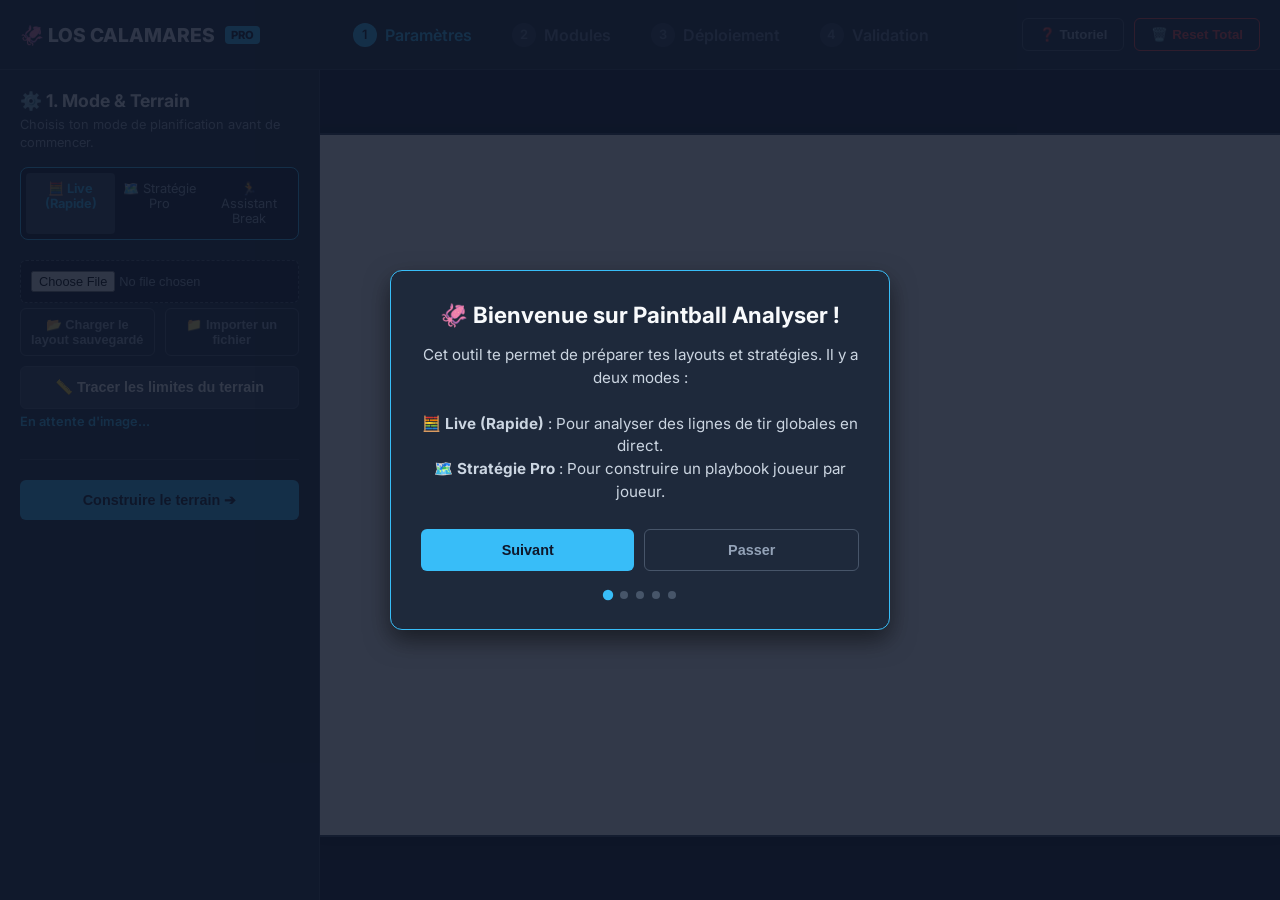
==== index.html @ 0af5699f "add a nex mode (asistant break)" ====
<!DOCTYPE html>
<html lang="fr">
<head>
    <meta charset="UTF-8">
    <meta name="viewport" content="width=device-width, initial-scale=1.0">
    <title>Paintball Analyser</title>
    <link rel="stylesheet" href="style.css">
    <link href="https://fonts.googleapis.com/css2?family=Inter:wght@400;600;800&display=swap" rel="stylesheet">
</head>
<body>
    <div id="app">
        <header class="topbar">
            <div class="logo">🦑 LOS CALAMARES <span class="badge">PRO</span></div>
            <div class="stepper">
                <div class="step active" id="indicator-step1"><span class="step-num">1</span> Paramètres</div>
                <div class="step" id="indicator-step2"><span class="step-num">2</span> Modules</div>
                <div class="step" id="indicator-step3"><span class="step-num">3</span> Déploiement</div>
                <div class="step" id="indicator-step4"><span class="step-num">4</span> Validation</div>
            </div>
            <div style="display: flex; gap: 10px;">
                <button id="tutorialBtn" class="btn-outline" style="padding: 8px 16px; border-radius: 6px; cursor: pointer; font-weight: 600;">❓ Tutoriel</button>
                <button id="resetBtn" class="btn-danger-outline">🗑️ Reset Total</button>
            </div>
        </header>

        <main class="main-content">
            <aside class="sidebar">

                <div class="step-panel" id="panel-step1">
                    <h3>⚙️ 1. Mode & Terrain</h3>
                    <p class="help-text">Choisis ton mode de planification avant de commencer.</p>
                    
                    <div class="mode-switch" style="margin-bottom: 20px;">
                        <div class="stance-btn active" id="btn-mode-calc" onclick="setAppMode('calc')">🧮 Live (Rapide)</div>
                        <div class="stance-btn" id="btn-mode-strat" onclick="setAppMode('strat')">🗺️ Stratégie Pro</div>
                        <div class="stance-btn" id="btn-mode-break" onclick="setAppMode('break')">🏃 Assistant Break</div>
                    </div>

                    <input type="file" id="imageInput" accept="image/*" class="file-input" style="margin-bottom: 5px;">
                    <div style="display: flex; gap: 10px; margin-bottom: 10px;">
                        <button class="btn btn-outline" style="font-size: 0.8rem; padding: 8px; flex: 1;" onclick="loadLayoutLocal()">📂 Charger le layout sauvegardé</button>
                        <button class="btn btn-outline" style="font-size: 0.8rem; padding: 8px; flex: 1;" onclick="document.getElementById('importLayoutInput').click()">📁 Importer un fichier</button>
                        <input type="file" id="importLayoutInput" accept=".json" style="display:none">
                    </div>
                    <button id="drawFieldBtn" class="btn btn-secondary">📏 Tracer les limites du terrain</button>
                    <p id="detectionStatus" class="status-text">En attente d'image...</p>
                    
                    <div class="step-actions">
                        <button class="btn btn-primary" onclick="goToStep(2)">Construire le terrain ➔</button>
                    </div>
                </div>

                <div class="step-panel" id="panel-step2" style="display: none;">
                    <h3>🚧 2. Construction</h3>
                    <p class="help-text">Clique pour poser les modules. <b>Ctrl+Clic</b> pour supprimer.</p>
                    
                    <div class="obstacle-grid">
                        <div class="obstacle-btn active" data-type="snake" data-height="low">🐍 Snake<span class="height-badge height-low">BAS</span></div>
                        <div class="obstacle-btn" data-type="dorito" data-height="high">🔺 Voile<span class="height-badge height-high">HAUT</span></div>
                        <div class="obstacle-btn" data-type="can" data-height="high">🥫 Cannette<span class="height-badge height-high">HAUT</span></div>
                        <div class="obstacle-btn" data-type="temple" data-height="high">⛩️ Temple<span class="height-badge height-high">HAUT</span></div>
                        <div class="obstacle-btn" data-type="brick" data-height="medium">🧱 M/Brique<span class="height-badge height-medium">MOY</span></div>
                        <div class="obstacle-btn" data-type="x" data-height="medium">❌ Star<span class="height-badge height-medium">MOY</span></div>
                        <div class="obstacle-btn" data-type="goat" data-height="low">🐐 Chavrou<span class="height-badge height-low">BAS</span></div>
                        <div class="obstacle-btn" data-type="totem" data-height="high">🗿 Totem<span class="height-badge height-high">HAUT</span></div>
                    </div>

                    <div class="slider-group">
                        <label>Dimensions : <span id="sizeValue" style="color:#38bdf8; font-weight:bold;">Taille: 25 | Angle: 0°</span></label>
                        <input type="range" id="sizeSlider" min="15" max="50" value="25">
                        <p class="help-text">Molette = Taille | Shift+Molette = Angle</p>
                    </div>

                    <div style="display: flex; gap: 10px; margin-top: 15px;">
                        <button class="btn btn-outline" style="font-size: 0.8rem; padding: 8px; flex: 1;" onclick="saveLayoutLocal()">💾 Sauvegarder Layout (Local)</button>
                        <button class="btn btn-outline" style="font-size: 0.8rem; padding: 8px; flex: 1;" onclick="exportLayout()">📤 Exporter (Fichier)</button>
                    </div>

                    <div class="step-actions">
                        <button class="btn btn-outline" onclick="goToStep(1)">⬅️ Retour</button>
                        <button class="btn btn-primary" onclick="goToStep(3)">Valider Modules 🔒</button>
                    </div>
                </div>

                <div class="step-panel" id="panel-step3" style="display: none;">
                    <h3 id="step3-title">👥 3. Déploiement</h3>
                    <p class="help-text" id="step3-desc">Place tes joueurs. L'analyse est en direct.</p>

                    <div class="tool-group" id="posture-selector">
                        <label>Posture du tireur</label>
                        <div class="stance-selector">
                            <div class="stance-btn active" data-stance="standing">🧍 Debout</div>
                            <div class="stance-btn" data-stance="kneeling">🧎 Genou</div>
                            <div class="stance-btn" data-stance="prone">🤸 Couché</div>
                        </div>
                    </div>

                    <div id="strategy-tools-step3" style="display: none; margin-top: 20px; border-top: 1px solid #334155; padding-top: 15px;">
                        <label style="color:#38bdf8;">Planification : Joueur <span id="currentPlayerNum">1</span></label>
                        <div class="stance-selector">
                            <div class="stance-btn active" id="btn-tool-place" onclick="setTool('place')">🧍 Placer</div>
                            <div class="stance-btn" id="btn-tool-select" onclick="setTool('select')">🖱️ Lignes</div>
                            <div class="stance-btn" id="btn-tool-arrow" onclick="setTool('arrow')">↗️ Course</div>
                        </div>
                    </div>

                    <div id="break-tools-step3" style="display: none; margin-top: 20px; border-top: 1px solid #334155; padding-top: 15px;">
                        <label style="color:#22c55e;">Analyse du Break</label>
                        <div class="stance-selector">
                            <div class="stance-btn active" id="btn-tool-break-myrun" onclick="setBreakTool('myrun')">🔵 Notre Course</div>
                            <div class="stance-btn" id="btn-tool-break-opprun" onclick="setBreakTool('opprun')">🔴 Course Adverse</div>
                        </div>
                    </div>

                    <div class="shooter-list" id="shooterList"></div>

                    <div class="step-actions" id="actions-calc">
                        <button class="btn btn-outline" onclick="goToStep(2)">⬅️ Retour</button>
                        <button class="btn btn-primary" onclick="goToStep(4)">Terminer ➔</button>
                    </div>
                    <div class="step-actions" id="actions-strat" style="display: none;">
                        <button class="btn btn-success" onclick="nextStrategyPlayer()">Valider Joueur <span id="btnNextPlayerNum">1</span> ➔</button>
                    </div>
                </div>

                <div class="step-panel" id="panel-step4" style="display: none;">
                    <h3>✅ 4. Plan de Jeu</h3>
                    
                    <div id="recap-calc">
                        <p class="help-text">Aperçu en direct validé.</p>
                        <div class="stats-box">
                            <p>Lignes calculées : <strong id="lineCount">0</strong></p>
                        </div>
                    </div>

                    <div id="recap-strat" style="display: none;">
                        <p class="help-text">Playbook de l'équipe prêt à l'emploi.</p>
                        
                        <div class="chat-placeholder">
                            <div class="chat-header">💬 Discussion d'Équipe</div>
                            <div class="chat-body">
                                <em>La messagerie en direct arrivera dans la prochaine mise à jour BDD.</em>
                            </div>
                            <input type="text" placeholder="Écrire un message..." disabled style="width:100%; padding:8px; margin-top:10px; background:#0f172a; border:1px solid #334155; border-radius:4px; color:#64748b;">
                        </div>
                    </div>

                    <div id="recap-break" style="display: none;">
                        <p class="help-text">Analyse d'interception validée.</p>
                        <div class="stats-box" style="border-left-color: #22c55e;">
                            <p>Fenêtres de tir : <strong id="breakLineCount">0</strong></p>
                        </div>
                    </div>

                    <div class="step-actions" style="margin-top: 20px; flex-direction: column; gap: 10px;">
                        <button class="btn btn-primary" onclick="exportPlan()">📸 Exporter le Plan (Image)</button>
                        <button class="btn btn-outline" onclick="goToStep(3)">⬅️ Modifier la tactique</button>
                    </div>
                </div>

            </aside>

            <section class="canvas-wrapper">
                <canvas id="canvas" width="1000" height="700"></canvas>
            </section>
        </main>
    </div>

    <!-- TUTORIAL MODAL -->
    <div id="tutorialModal" class="modal-overlay" style="display: none;">
        <div class="modal-content">
            <h2 id="tut-title">Bienvenue</h2>
            <div id="tut-body">
                <p>Chargement...</p>
            </div>
            <div class="modal-actions">
                <button id="tut-prev" class="btn btn-outline" style="display: none;">Précédent</button>
                <button id="tut-next" class="btn btn-primary">Suivant</button>
                <button id="tut-close" class="btn btn-outline">Passer</button>
            </div>
            <div class="tut-progress">
                <span class="dot active"></span>
                <span class="dot"></span>
                <span class="dot"></span>
                <span class="dot"></span>
                <span class="dot"></span>
            </div>
        </div>
    </div>

    <script src="script.js"></script>
</body>
</html>
---- style.css ----
/* RESET & FONTS */
* { box-sizing: border-box; margin: 0; padding: 0; }
body { font-family: 'Inter', sans-serif; background: #0f172a; color: #f8fafc; height: 100vh; overflow: hidden; }

/* LAYOUT PRINCIPAL */
#app { display: flex; flex-direction: column; height: 100vh; }

/* TOPBAR */
.topbar { background: #1e293b; padding: 0 20px; height: 70px; display: flex; justify-content: space-between; align-items: center; border-bottom: 1px solid #334155; box-shadow: 0 4px 6px -1px rgba(0, 0, 0, 0.1); }
.logo { font-weight: 800; font-size: 1.2rem; color: #e2e8f0; display: flex; align-items: center; gap: 10px; }
.badge { background: #38bdf8; color: #0f172a; font-size: 0.7rem; padding: 2px 6px; border-radius: 4px; }

/* STEPPER */
.stepper { display: flex; gap: 40px; }
.step { color: #64748b; font-weight: 600; display: flex; align-items: center; gap: 8px; transition: 0.3s; }
.step-num { display: inline-flex; justify-content: center; align-items: center; width: 24px; height: 24px; background: #334155; border-radius: 50%; font-size: 0.8rem; }
.step.active { color: #38bdf8; }
.step.active .step-num { background: #38bdf8; color: #0f172a; }

/* MAIN CONTENT */
.main-content { display: flex; flex: 1; overflow: hidden; }

/* SIDEBAR */
.sidebar { width: 320px; background: #1e293b; border-right: 1px solid #334155; padding: 20px; display: flex; flex-direction: column; overflow-y: auto; }
.step-panel { animation: fadeIn 0.3s ease-in-out; }
@keyframes fadeIn { from { opacity: 0; transform: translateY(10px); } to { opacity: 1; transform: translateY(0); } }

h3 { font-size: 1.1rem; margin-bottom: 5px; color: #f1f5f9; }
.help-text { font-size: 0.8rem; color: #94a3b8; margin-bottom: 15px; line-height: 1.4; }
label { display: block; font-size: 0.85rem; font-weight: 600; color: #cbd5e1; margin-bottom: 8px; margin-top: 15px; }

/* INPUTS & BOUTONS */
.file-input { background: #0f172a; padding: 10px; border-radius: 6px; border: 1px dashed #475569; width: 100%; color: #94a3b8; font-size: 0.8rem; margin-bottom: 10px; }
.status-text { font-size: 0.8rem; color: #38bdf8; margin-top: 5px; font-weight: 600;}

.btn { width: 100%; padding: 12px; border: none; border-radius: 6px; font-weight: 600; font-size: 0.9rem; cursor: pointer; transition: 0.2s; display: flex; justify-content: center; align-items: center; gap: 8px; }
.btn-primary { background: #38bdf8; color: #0f172a; }
.btn-primary:hover { background: #7dd3fc; }
.btn-secondary { background: #334155; color: #f8fafc; border: 1px solid #475569; }
.btn-secondary:hover { background: #475569; }
.btn-success { background: #22c55e; color: #0f172a; }
.btn-success:hover { background: #4ade80; }
.btn-outline { background: transparent; color: #94a3b8; border: 1px solid #475569; }
.btn-outline:hover { background: #334155; color: #f8fafc; }
.btn-danger-outline { background: transparent; color: #ef4444; border: 1px solid #ef4444; padding: 8px 16px; border-radius: 6px; cursor: pointer; font-weight: 600; }
.btn-danger-outline:hover { background: #ef4444; color: #fff; }

.step-actions { display: flex; gap: 10px; margin-top: 30px; border-top: 1px solid #334155; padding-top: 20px; }

/* GRILLES & SELECTEURS (AVEC BADGES) */
.obstacle-grid { display: grid; grid-template-columns: 1fr 1fr; gap: 8px; }
.obstacle-btn { position: relative; background: #0f172a; border: 1px solid #334155; padding: 12px 10px; border-radius: 6px; text-align: center; font-size: 0.8rem; cursor: pointer; color: #94a3b8; transition: 0.2s; }
.obstacle-btn:hover { border-color: #38bdf8; color: #f8fafc; }
.obstacle-btn.active { background: #0ea5e9; border-color: #38bdf8; color: #fff; font-weight: bold; }

/* Badges de hauteur */
.height-badge { position: absolute; top: 2px; right: 2px; color: white; padding: 2px 4px; border-radius: 3px; font-size: 0.55rem; font-weight: bold; letter-spacing: 0.5px; }
.height-low { background: #16a34a; }    /* Vert */
.height-medium { background: #ea580c; } /* Orange */
.height-high { background: #dc2626; }   /* Rouge */

.slider-group { margin-top: 20px; background: #0f172a; padding: 15px; border-radius: 6px; border: 1px solid #334155;}
input[type=range] { width: 100%; cursor: pointer; }

.stance-selector { display: flex; gap: 5px; background: #0f172a; padding: 5px; border-radius: 8px; }
.stance-btn { flex: 1; text-align: center; padding: 8px; border-radius: 4px; font-size: 0.8rem; cursor: pointer; color: #94a3b8; transition: 0.2s; }
.stance-btn.active { background: #334155; color: #38bdf8; font-weight: bold; box-shadow: 0 2px 4px rgba(0,0,0,0.2); }

.mode-switch { display: flex; background: #0f172a; padding: 5px; border-radius: 8px; margin-bottom: 20px; border: 1px solid #38bdf8;}

/* JOUEURS LISTE */
.shooter-list { margin-top: 15px; display: flex; flex-direction: column; gap: 8px; }
.shooter-item { background: #0f172a; border: 1px solid #334155; padding: 10px; border-radius: 6px; display: flex; justify-content: space-between; align-items: center; font-size: 0.85rem; }
.shooter-delete { background: #ef4444; color: white; border: none; width: 24px; height: 24px; border-radius: 4px; cursor: pointer; }

.stats-box { margin-top: 20px; background: #0f172a; padding: 15px; border-radius: 6px; font-size: 0.85rem; text-align: center; border: 1px dashed #475569;}

/* CANVAS AREA */
.canvas-wrapper { flex: 1; display: flex; justify-content: center; align-items: center; background: #0f172a; padding: 20px; overflow: auto; }
canvas { background: #ffffff; border-radius: 8px; box-shadow: 0 10px 30px rgba(0, 0, 0, 0.5); border: 2px solid #334155; cursor: crosshair; }

/* --- NOUVEAUTÉS POUR L'ETAPE 4 (CHAT) --- */
.chat-placeholder {
    margin-top: 20px;
    background: #1e293b;
    border: 1px dashed #38bdf8;
    border-radius: 8px;
    padding: 15px;
}
.chat-header {
    font-weight: bold;
    color: #38bdf8;
    margin-bottom: 10px;
    font-size: 0.9rem;
    border-bottom: 1px solid #334155;
    padding-bottom: 5px;
}
.chat-body {
    font-size: 0.8rem;
    color: #94a3b8;
    min-height: 80px;
    display: flex;
    align-items: center;
    text-align: center;
}

/* --- TUTORIAL MODAL --- */
.modal-overlay {
    position: fixed; top: 0; left: 0; width: 100%; height: 100%;
    background: rgba(15, 23, 42, 0.85);
    display: flex; justify-content: center; align-items: center;
    z-index: 1000;
}
.modal-content {
    background: #1e293b; padding: 30px; border-radius: 12px;
    width: 90%; max-width: 500px;
    border: 1px solid #38bdf8;
    box-shadow: 0 10px 25px rgba(0,0,0,0.5);
    text-align: center;
    animation: fadeIn 0.3s ease-in-out;
}
.modal-content h2 { color: #f8fafc; margin-bottom: 15px; font-size: 1.4rem; }
.modal-content p { color: #cbd5e1; font-size: 0.95rem; line-height: 1.5; margin-bottom: 25px; }
.modal-actions { display: flex; gap: 10px; justify-content: center; margin-bottom: 20px; }
.tut-progress { display: flex; justify-content: center; gap: 8px; }
.tut-progress .dot { width: 8px; height: 8px; background: #475569; border-radius: 50%; transition: 0.3s; }
.tut-progress .dot.active { background: #38bdf8; transform: scale(1.3); }
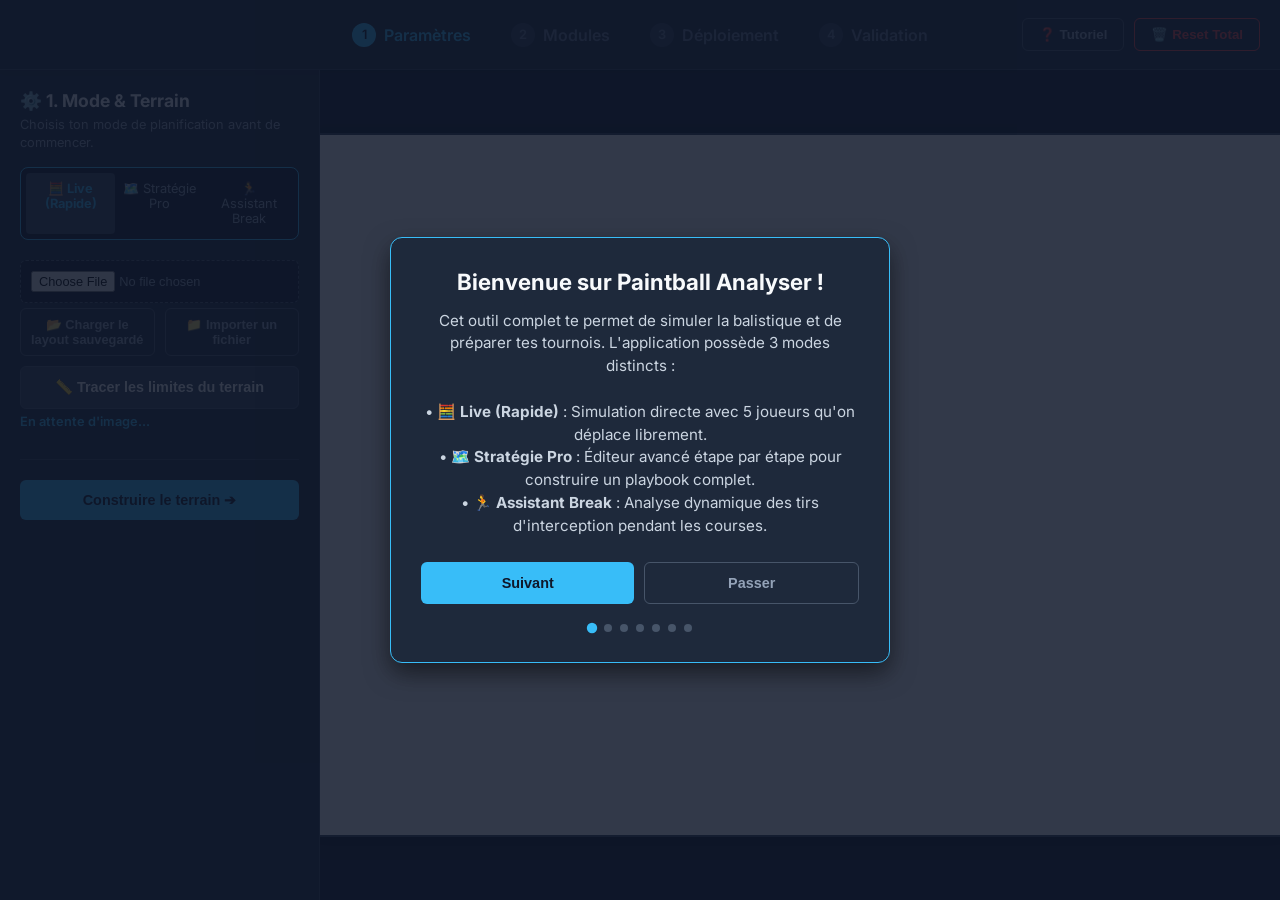
==== commit 0eb5bf4f: "add a new issues" ====
--- a/index.html
+++ b/index.html
@@ -10,14 +10,13 @@
 <body>
     <div id="app">
         <header class="topbar">
-            <div class="logo">🦑 LOS CALAMARES <span class="badge">PRO</span></div>
             <div class="stepper">
                 <div class="step active" id="indicator-step1"><span class="step-num">1</span> Paramètres</div>
                 <div class="step" id="indicator-step2"><span class="step-num">2</span> Modules</div>
                 <div class="step" id="indicator-step3"><span class="step-num">3</span> Déploiement</div>
                 <div class="step" id="indicator-step4"><span class="step-num">4</span> Validation</div>
             </div>
-            <div style="display: flex; gap: 10px;">
+            <div style="position: absolute; right: 20px; display: flex; gap: 10px;">
                 <button id="tutorialBtn" class="btn-outline" style="padding: 8px 16px; border-radius: 6px; cursor: pointer; font-weight: 600;">❓ Tutoriel</button>
                 <button id="resetBtn" class="btn-danger-outline">🗑️ Reset Total</button>
             </div>
--- a/style.css
+++ b/style.css
@@ -6,7 +6,7 @@
 #app { display: flex; flex-direction: column; height: 100vh; }
 
 /* TOPBAR */
-.topbar { background: #1e293b; padding: 0 20px; height: 70px; display: flex; justify-content: space-between; align-items: center; border-bottom: 1px solid #334155; box-shadow: 0 4px 6px -1px rgba(0, 0, 0, 0.1); }
+.topbar { background: #1e293b; padding: 0 20px; height: 70px; display: flex; justify-content: center; align-items: center; border-bottom: 1px solid #334155; box-shadow: 0 4px 6px -1px rgba(0, 0, 0, 0.1); position: relative; }
 .logo { font-weight: 800; font-size: 1.2rem; color: #e2e8f0; display: flex; align-items: center; gap: 10px; }
 .badge { background: #38bdf8; color: #0f172a; font-size: 0.7rem; padding: 2px 6px; border-radius: 4px; }
 
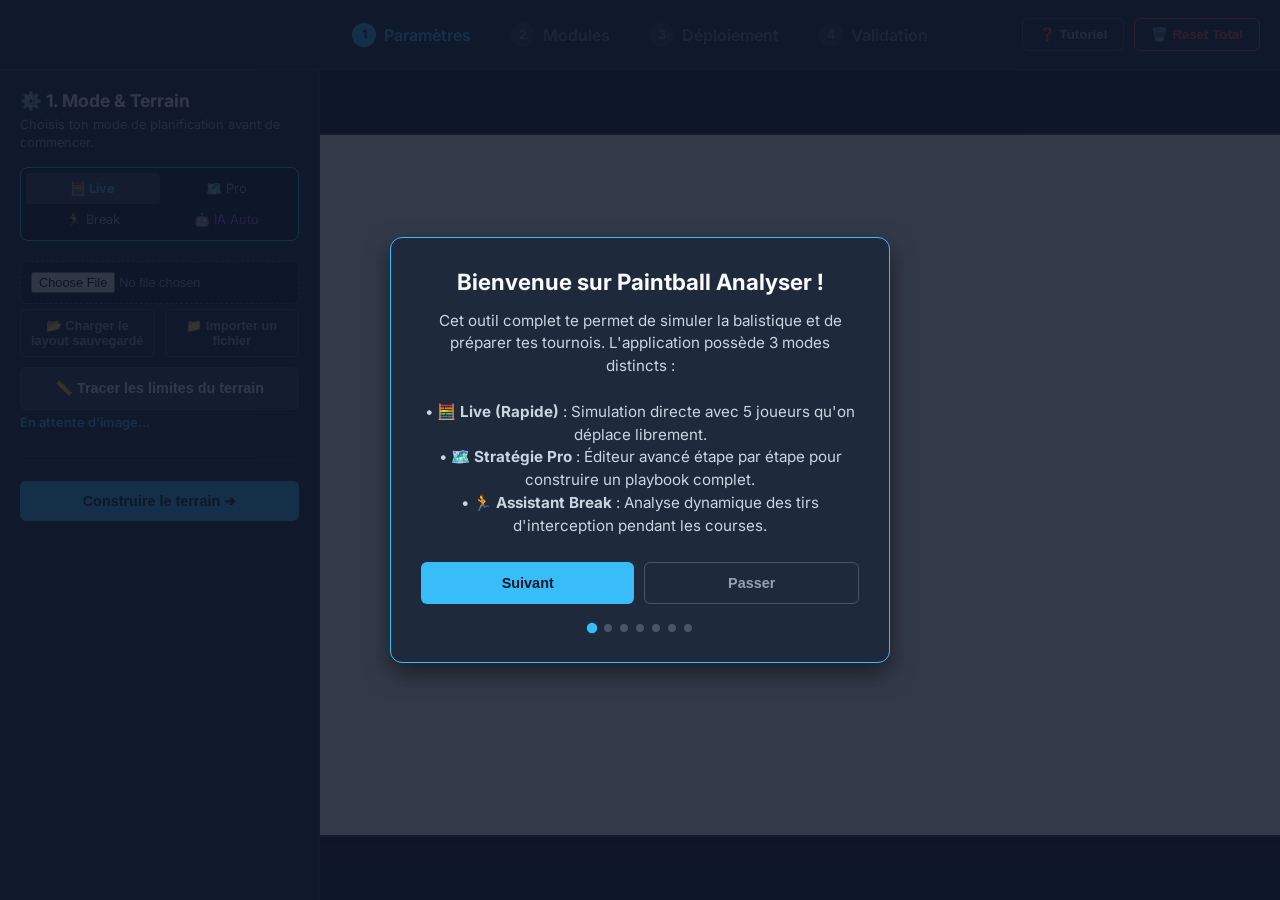
==== commit 3641e2c6: "add a IA from thes js script" ====
--- a/index.html
+++ b/index.html
@@ -29,10 +29,11 @@
                     <h3>⚙️ 1. Mode & Terrain</h3>
                     <p class="help-text">Choisis ton mode de planification avant de commencer.</p>
                     
-                    <div class="mode-switch" style="margin-bottom: 20px;">
-                        <div class="stance-btn active" id="btn-mode-calc" onclick="setAppMode('calc')">🧮 Live (Rapide)</div>
-                        <div class="stance-btn" id="btn-mode-strat" onclick="setAppMode('strat')">🗺️ Stratégie Pro</div>
-                        <div class="stance-btn" id="btn-mode-break" onclick="setAppMode('break')">🏃 Assistant Break</div>
+                    <div class="mode-switch" style="margin-bottom: 20px; flex-wrap: wrap;">
+                        <div class="stance-btn active" id="btn-mode-calc" onclick="setAppMode('calc')" style="flex: 1 1 45%;">🧮 Live</div>
+                        <div class="stance-btn" id="btn-mode-strat" onclick="setAppMode('strat')" style="flex: 1 1 45%;">🗺️ Pro</div>
+                        <div class="stance-btn" id="btn-mode-break" onclick="setAppMode('break')" style="flex: 1 1 45%;">🏃 Break</div>
+                        <div class="stance-btn" id="btn-mode-ai" onclick="setAppMode('ai')" style="flex: 1 1 45%; color: #a855f7; border-color: #a855f7;">🤖 IA Auto</div>
                     </div>
 
                     <input type="file" id="imageInput" accept="image/*" class="file-input" style="margin-bottom: 5px;">
@@ -111,6 +112,15 @@
                         </div>
                     </div>
 
+                    <div id="ai-tools-step3" style="display: none; margin-top: 20px; border-top: 1px solid #334155; padding-top: 15px;">
+                        <label style="color:#a855f7;">Génération IA</label>
+                        <p class="help-text" style="margin-bottom:10px;">L'IA va analyser les modules et générer un plan de jeu complet.</p>
+                        <div class="stance-selector" style="flex-direction: column; gap: 10px; width: 100%;">
+                            <button class="btn btn-outline" onclick="generateAIStrategy('defensive')" style="width: 100%; border-color: #3b82f6; color: #3b82f6;">🛡️ Générer Stratégie Défensive</button>
+                            <button class="btn btn-outline" onclick="generateAIStrategy('offensive')" style="width: 100%; border-color: #ef4444; color: #ef4444;">⚔️ Générer Stratégie Offensive</button>
+                        </div>
+                    </div>
+
                     <div class="shooter-list" id="shooterList"></div>
 
                     <div class="step-actions" id="actions-calc">
@@ -119,6 +129,10 @@
                     </div>
                     <div class="step-actions" id="actions-strat" style="display: none;">
                         <button class="btn btn-success" onclick="nextStrategyPlayer()">Valider Joueur <span id="btnNextPlayerNum">1</span> ➔</button>
+                    </div>
+                    <div class="step-actions" id="actions-ai" style="display: none;">
+                        <button class="btn btn-outline" onclick="goToStep(2)">⬅️ Retour</button>
+                        <button class="btn btn-primary" onclick="goToStep(4)">Terminer ➔</button>
                     </div>
                 </div>
 
@@ -151,6 +165,13 @@
                         </div>
                     </div>
 
+                    <div id="recap-ai" style="display: none;">
+                        <p class="help-text">Stratégie IA générée validée.</p>
+                        <div class="stats-box" style="border-left-color: #a855f7;">
+                            <p>Joueurs placés automatiquement : <strong>5</strong></p>
+                        </div>
+                    </div>
+
                     <div class="step-actions" style="margin-top: 20px; flex-direction: column; gap: 10px;">
                         <button class="btn btn-primary" onclick="exportPlan()">📸 Exporter le Plan (Image)</button>
                         <button class="btn btn-outline" onclick="goToStep(3)">⬅️ Modifier la tactique</button>
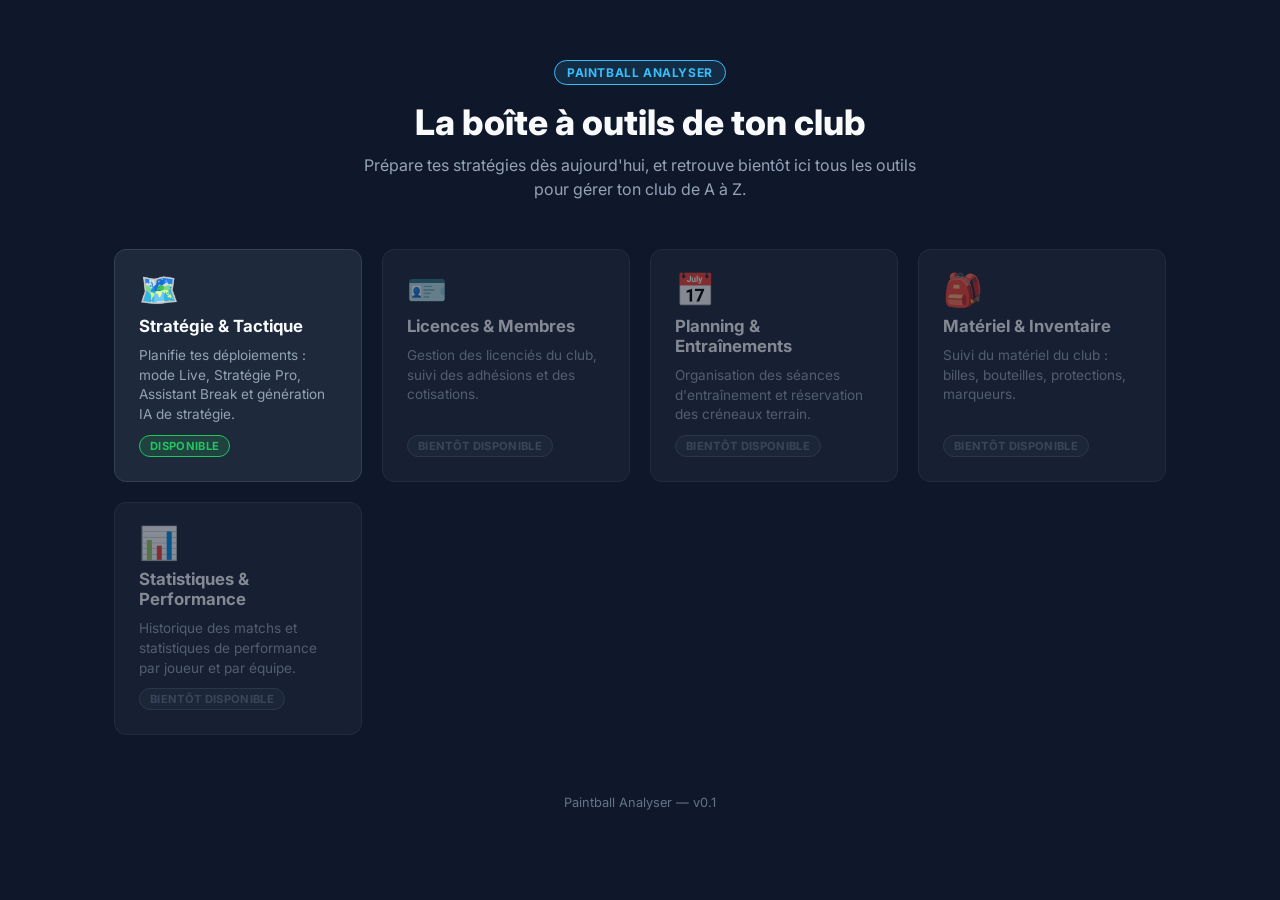
==== commit 1c447695: "add toolkit hub landing page, move strategy tool under tools/ Restructure the project as a multi-too" ====
--- a/index.html
+++ b/index.html
@@ -3,211 +3,26 @@
 <head>
     <meta charset="UTF-8">
     <meta name="viewport" content="width=device-width, initial-scale=1.0">
-    <title>Paintball Analyser</title>
-    <link rel="stylesheet" href="style.css">
+    <title>Paintball Analyser — Boîte à outils</title>
+    <link rel="icon" href="data:image/svg+xml,<svg xmlns=%22http://www.w3.org/2000/svg%22 viewBox=%220 0 100 100%22><text y=%22.9em%22 font-size=%2290%22>🎯</text></svg>">
+    <link rel="stylesheet" href="hub.css">
     <link href="https://fonts.googleapis.com/css2?family=Inter:wght@400;600;800&display=swap" rel="stylesheet">
 </head>
 <body>
-    <div id="app">
-        <header class="topbar">
-            <div class="stepper">
-                <div class="step active" id="indicator-step1"><span class="step-num">1</span> Paramètres</div>
-                <div class="step" id="indicator-step2"><span class="step-num">2</span> Modules</div>
-                <div class="step" id="indicator-step3"><span class="step-num">3</span> Déploiement</div>
-                <div class="step" id="indicator-step4"><span class="step-num">4</span> Validation</div>
-            </div>
-            <div style="position: absolute; right: 20px; display: flex; gap: 10px;">
-                <button id="tutorialBtn" class="btn-outline" style="padding: 8px 16px; border-radius: 6px; cursor: pointer; font-weight: 600;">❓ Tutoriel</button>
-                <button id="resetBtn" class="btn-danger-outline">🗑️ Reset Total</button>
-            </div>
+    <div class="hub">
+        <header class="hub-header">
+            <span class="badge">Paintball Analyser</span>
+            <h1>La boîte à outils de ton club</h1>
+            <p>Prépare tes stratégies dès aujourd'hui, et retrouve bientôt ici tous les outils pour gérer ton club de A à Z.</p>
         </header>
 
-        <main class="main-content">
-            <aside class="sidebar">
+        <main class="tools-grid" id="toolsGrid"></main>
 
-                <div class="step-panel" id="panel-step1">
-                    <h3>⚙️ 1. Mode & Terrain</h3>
-                    <p class="help-text">Choisis ton mode de planification avant de commencer.</p>
-                    
-                    <div class="mode-switch" style="margin-bottom: 20px; flex-wrap: wrap;">
-                        <div class="stance-btn active" id="btn-mode-calc" onclick="setAppMode('calc')" style="flex: 1 1 45%;">🧮 Live</div>
-                        <div class="stance-btn" id="btn-mode-strat" onclick="setAppMode('strat')" style="flex: 1 1 45%;">🗺️ Pro</div>
-                        <div class="stance-btn" id="btn-mode-break" onclick="setAppMode('break')" style="flex: 1 1 45%;">🏃 Break</div>
-                        <div class="stance-btn" id="btn-mode-ai" onclick="setAppMode('ai')" style="flex: 1 1 45%; color: #a855f7; border-color: #a855f7;">🤖 IA Auto</div>
-                    </div>
-
-                    <input type="file" id="imageInput" accept="image/*" class="file-input" style="margin-bottom: 5px;">
-                    <div style="display: flex; gap: 10px; margin-bottom: 10px;">
-                        <button class="btn btn-outline" style="font-size: 0.8rem; padding: 8px; flex: 1;" onclick="loadLayoutLocal()">📂 Charger le layout sauvegardé</button>
-                        <button class="btn btn-outline" style="font-size: 0.8rem; padding: 8px; flex: 1;" onclick="document.getElementById('importLayoutInput').click()">📁 Importer un fichier</button>
-                        <input type="file" id="importLayoutInput" accept=".json" style="display:none">
-                    </div>
-                    <button id="drawFieldBtn" class="btn btn-secondary">📏 Tracer les limites du terrain</button>
-                    <p id="detectionStatus" class="status-text">En attente d'image...</p>
-                    
-                    <div class="step-actions">
-                        <button class="btn btn-primary" onclick="goToStep(2)">Construire le terrain ➔</button>
-                    </div>
-                </div>
-
-                <div class="step-panel" id="panel-step2" style="display: none;">
-                    <h3>🚧 2. Construction</h3>
-                    <p class="help-text">Clique pour poser les modules. <b>Ctrl+Clic</b> pour supprimer.</p>
-                    
-                    <div class="obstacle-grid">
-                        <div class="obstacle-btn active" data-type="snake" data-height="low">🐍 Snake<span class="height-badge height-low">BAS</span></div>
-                        <div class="obstacle-btn" data-type="dorito" data-height="high">🔺 Voile<span class="height-badge height-high">HAUT</span></div>
-                        <div class="obstacle-btn" data-type="can" data-height="high">🥫 Cannette<span class="height-badge height-high">HAUT</span></div>
-                        <div class="obstacle-btn" data-type="temple" data-height="high">⛩️ Temple<span class="height-badge height-high">HAUT</span></div>
-                        <div class="obstacle-btn" data-type="brick" data-height="medium">🧱 M/Brique<span class="height-badge height-medium">MOY</span></div>
-                        <div class="obstacle-btn" data-type="x" data-height="medium">❌ Star<span class="height-badge height-medium">MOY</span></div>
-                        <div class="obstacle-btn" data-type="goat" data-height="low">🐐 Chavrou<span class="height-badge height-low">BAS</span></div>
-                        <div class="obstacle-btn" data-type="totem" data-height="high">🗿 Totem<span class="height-badge height-high">HAUT</span></div>
-                    </div>
-
-                    <div class="slider-group">
-                        <label>Dimensions : <span id="sizeValue" style="color:#38bdf8; font-weight:bold;">Taille: 25 | Angle: 0°</span></label>
-                        <input type="range" id="sizeSlider" min="15" max="50" value="25">
-                        <p class="help-text">Molette = Taille | Shift+Molette = Angle</p>
-                    </div>
-
-                    <div style="display: flex; gap: 10px; margin-top: 15px;">
-                        <button class="btn btn-outline" style="font-size: 0.8rem; padding: 8px; flex: 1;" onclick="saveLayoutLocal()">💾 Sauvegarder Layout (Local)</button>
-                        <button class="btn btn-outline" style="font-size: 0.8rem; padding: 8px; flex: 1;" onclick="exportLayout()">📤 Exporter (Fichier)</button>
-                    </div>
-
-                    <div class="step-actions">
-                        <button class="btn btn-outline" onclick="goToStep(1)">⬅️ Retour</button>
-                        <button class="btn btn-primary" onclick="goToStep(3)">Valider Modules 🔒</button>
-                    </div>
-                </div>
-
-                <div class="step-panel" id="panel-step3" style="display: none;">
-                    <h3 id="step3-title">👥 3. Déploiement</h3>
-                    <p class="help-text" id="step3-desc">Place tes joueurs. L'analyse est en direct.</p>
-
-                    <div class="tool-group" id="posture-selector">
-                        <label>Posture du tireur</label>
-                        <div class="stance-selector">
-                            <div class="stance-btn active" data-stance="standing">🧍 Debout</div>
-                            <div class="stance-btn" data-stance="kneeling">🧎 Genou</div>
-                            <div class="stance-btn" data-stance="prone">🤸 Couché</div>
-                        </div>
-                    </div>
-
-                    <div id="strategy-tools-step3" style="display: none; margin-top: 20px; border-top: 1px solid #334155; padding-top: 15px;">
-                        <label style="color:#38bdf8;">Planification : Joueur <span id="currentPlayerNum">1</span></label>
-                        <div class="stance-selector">
-                            <div class="stance-btn active" id="btn-tool-place" onclick="setTool('place')">🧍 Placer</div>
-                            <div class="stance-btn" id="btn-tool-select" onclick="setTool('select')">🖱️ Lignes</div>
-                            <div class="stance-btn" id="btn-tool-arrow" onclick="setTool('arrow')">↗️ Course</div>
-                        </div>
-                    </div>
-
-                    <div id="break-tools-step3" style="display: none; margin-top: 20px; border-top: 1px solid #334155; padding-top: 15px;">
-                        <label style="color:#22c55e;">Analyse du Break</label>
-                        <div class="stance-selector">
-                            <div class="stance-btn active" id="btn-tool-break-myrun" onclick="setBreakTool('myrun')">🔵 Notre Course</div>
-                            <div class="stance-btn" id="btn-tool-break-opprun" onclick="setBreakTool('opprun')">🔴 Course Adverse</div>
-                        </div>
-                    </div>
-
-                    <div id="ai-tools-step3" style="display: none; margin-top: 20px; border-top: 1px solid #334155; padding-top: 15px;">
-                        <label style="color:#a855f7;">Génération IA</label>
-                        <p class="help-text" style="margin-bottom:10px;">L'IA va analyser les modules et générer un plan de jeu complet.</p>
-                        <div class="stance-selector" style="flex-direction: column; gap: 10px; width: 100%;">
-                            <button class="btn btn-outline" onclick="generateAIStrategy('defensive')" style="width: 100%; border-color: #3b82f6; color: #3b82f6;">🛡️ Générer Stratégie Défensive</button>
-                            <button class="btn btn-outline" onclick="generateAIStrategy('offensive')" style="width: 100%; border-color: #ef4444; color: #ef4444;">⚔️ Générer Stratégie Offensive</button>
-                        </div>
-                    </div>
-
-                    <div class="shooter-list" id="shooterList"></div>
-
-                    <div class="step-actions" id="actions-calc">
-                        <button class="btn btn-outline" onclick="goToStep(2)">⬅️ Retour</button>
-                        <button class="btn btn-primary" onclick="goToStep(4)">Terminer ➔</button>
-                    </div>
-                    <div class="step-actions" id="actions-strat" style="display: none;">
-                        <button class="btn btn-success" onclick="nextStrategyPlayer()">Valider Joueur <span id="btnNextPlayerNum">1</span> ➔</button>
-                    </div>
-                    <div class="step-actions" id="actions-ai" style="display: none;">
-                        <button class="btn btn-outline" onclick="goToStep(2)">⬅️ Retour</button>
-                        <button class="btn btn-primary" onclick="goToStep(4)">Terminer ➔</button>
-                    </div>
-                </div>
-
-                <div class="step-panel" id="panel-step4" style="display: none;">
-                    <h3>✅ 4. Plan de Jeu</h3>
-                    
-                    <div id="recap-calc">
-                        <p class="help-text">Aperçu en direct validé.</p>
-                        <div class="stats-box">
-                            <p>Lignes calculées : <strong id="lineCount">0</strong></p>
-                        </div>
-                    </div>
-
-                    <div id="recap-strat" style="display: none;">
-                        <p class="help-text">Playbook de l'équipe prêt à l'emploi.</p>
-                        
-                        <div class="chat-placeholder">
-                            <div class="chat-header">💬 Discussion d'Équipe</div>
-                            <div class="chat-body">
-                                <em>La messagerie en direct arrivera dans la prochaine mise à jour BDD.</em>
-                            </div>
-                            <input type="text" placeholder="Écrire un message..." disabled style="width:100%; padding:8px; margin-top:10px; background:#0f172a; border:1px solid #334155; border-radius:4px; color:#64748b;">
-                        </div>
-                    </div>
-
-                    <div id="recap-break" style="display: none;">
-                        <p class="help-text">Analyse d'interception validée.</p>
-                        <div class="stats-box" style="border-left-color: #22c55e;">
-                            <p>Fenêtres de tir : <strong id="breakLineCount">0</strong></p>
-                        </div>
-                    </div>
-
-                    <div id="recap-ai" style="display: none;">
-                        <p class="help-text">Stratégie IA générée validée.</p>
-                        <div class="stats-box" style="border-left-color: #a855f7;">
-                            <p>Joueurs placés automatiquement : <strong>5</strong></p>
-                        </div>
-                    </div>
-
-                    <div class="step-actions" style="margin-top: 20px; flex-direction: column; gap: 10px;">
-                        <button class="btn btn-primary" onclick="exportPlan()">📸 Exporter le Plan (Image)</button>
-                        <button class="btn btn-outline" onclick="goToStep(3)">⬅️ Modifier la tactique</button>
-                    </div>
-                </div>
-
-            </aside>
-
-            <section class="canvas-wrapper">
-                <canvas id="canvas" width="1000" height="700"></canvas>
-            </section>
-        </main>
+        <footer class="hub-footer">
+            Paintball Analyser — v0.1
+        </footer>
     </div>
 
-    <!-- TUTORIAL MODAL -->
-    <div id="tutorialModal" class="modal-overlay" style="display: none;">
-        <div class="modal-content">
-            <h2 id="tut-title">Bienvenue</h2>
-            <div id="tut-body">
-                <p>Chargement...</p>
-            </div>
-            <div class="modal-actions">
-                <button id="tut-prev" class="btn btn-outline" style="display: none;">Précédent</button>
-                <button id="tut-next" class="btn btn-primary">Suivant</button>
-                <button id="tut-close" class="btn btn-outline">Passer</button>
-            </div>
-            <div class="tut-progress">
-                <span class="dot active"></span>
-                <span class="dot"></span>
-                <span class="dot"></span>
-                <span class="dot"></span>
-                <span class="dot"></span>
-            </div>
-        </div>
-    </div>
-
-    <script src="script.js"></script>
+    <script src="hub.js"></script>
 </body>
-</html>+</html>
--- a/hub.css
+++ b/hub.css
@@ -0,0 +1,152 @@
+/* ========================================
+   DESIGN TOKENS
+   Reprend la palette sombre de l'outil Stratégie
+   pour une identité visuelle cohérente dans toute
+   la boîte à outils.
+   ======================================== */
+:root {
+    --bg: #0f172a;
+    --panel: #1e293b;
+    --border: #334155;
+    --border-light: #475569;
+    --text: #f8fafc;
+    --text-muted: #94a3b8;
+    --text-dim: #64748b;
+    --accent: #38bdf8;
+    --accent-soft: rgba(56, 189, 248, 0.12);
+    --danger: #ef4444;
+    --success: #22c55e;
+    --purple: #a855f7;
+}
+
+* { box-sizing: border-box; margin: 0; padding: 0; }
+
+body {
+    font-family: 'Inter', sans-serif;
+    background: var(--bg);
+    color: var(--text);
+    min-height: 100vh;
+}
+
+.hub {
+    max-width: 1100px;
+    margin: 0 auto;
+    padding: 60px 24px 80px;
+}
+
+.hub-header {
+    text-align: center;
+    margin-bottom: 48px;
+}
+
+.hub-header .badge {
+    display: inline-block;
+    background: var(--accent-soft);
+    color: var(--accent);
+    border: 1px solid var(--accent);
+    font-size: 0.75rem;
+    font-weight: 700;
+    letter-spacing: 0.05em;
+    text-transform: uppercase;
+    padding: 4px 12px;
+    border-radius: 999px;
+    margin-bottom: 16px;
+}
+
+.hub-header h1 {
+    font-size: 2.2rem;
+    font-weight: 800;
+    color: var(--text);
+    margin-bottom: 10px;
+}
+
+.hub-header p {
+    color: var(--text-muted);
+    font-size: 1rem;
+    max-width: 560px;
+    margin: 0 auto;
+    line-height: 1.5;
+}
+
+.tools-grid {
+    display: grid;
+    grid-template-columns: repeat(auto-fit, minmax(240px, 1fr));
+    gap: 20px;
+}
+
+.tool-card {
+    position: relative;
+    background: var(--panel);
+    border: 1px solid var(--border);
+    border-radius: 12px;
+    padding: 24px;
+    display: flex;
+    flex-direction: column;
+    gap: 10px;
+    text-decoration: none;
+    color: inherit;
+    transition: 0.2s;
+    min-height: 180px;
+}
+
+.tool-card.active {
+    cursor: pointer;
+}
+
+.tool-card.active:hover {
+    border-color: var(--accent);
+    transform: translateY(-3px);
+    box-shadow: 0 10px 24px rgba(0, 0, 0, 0.35);
+}
+
+.tool-card.disabled {
+    opacity: 0.5;
+    cursor: not-allowed;
+}
+
+.tool-card .icon {
+    font-size: 2rem;
+    line-height: 1;
+}
+
+.tool-card h3 {
+    font-size: 1.05rem;
+    font-weight: 700;
+    color: var(--text);
+}
+
+.tool-card p {
+    font-size: 0.85rem;
+    color: var(--text-muted);
+    line-height: 1.45;
+    flex: 1;
+}
+
+.tool-card .status {
+    align-self: flex-start;
+    font-size: 0.7rem;
+    font-weight: 700;
+    letter-spacing: 0.03em;
+    text-transform: uppercase;
+    padding: 3px 10px;
+    border-radius: 999px;
+}
+
+.tool-card.active .status {
+    background: rgba(34, 197, 94, 0.15);
+    color: var(--success);
+    border: 1px solid var(--success);
+}
+
+.tool-card.disabled .status {
+    background: rgba(148, 163, 184, 0.1);
+    color: var(--text-dim);
+    border: 1px solid var(--border-light);
+}
+
+.hub-footer {
+    text-align: center;
+    margin-top: 60px;
+    color: var(--text-dim);
+    font-size: 0.8rem;
+}
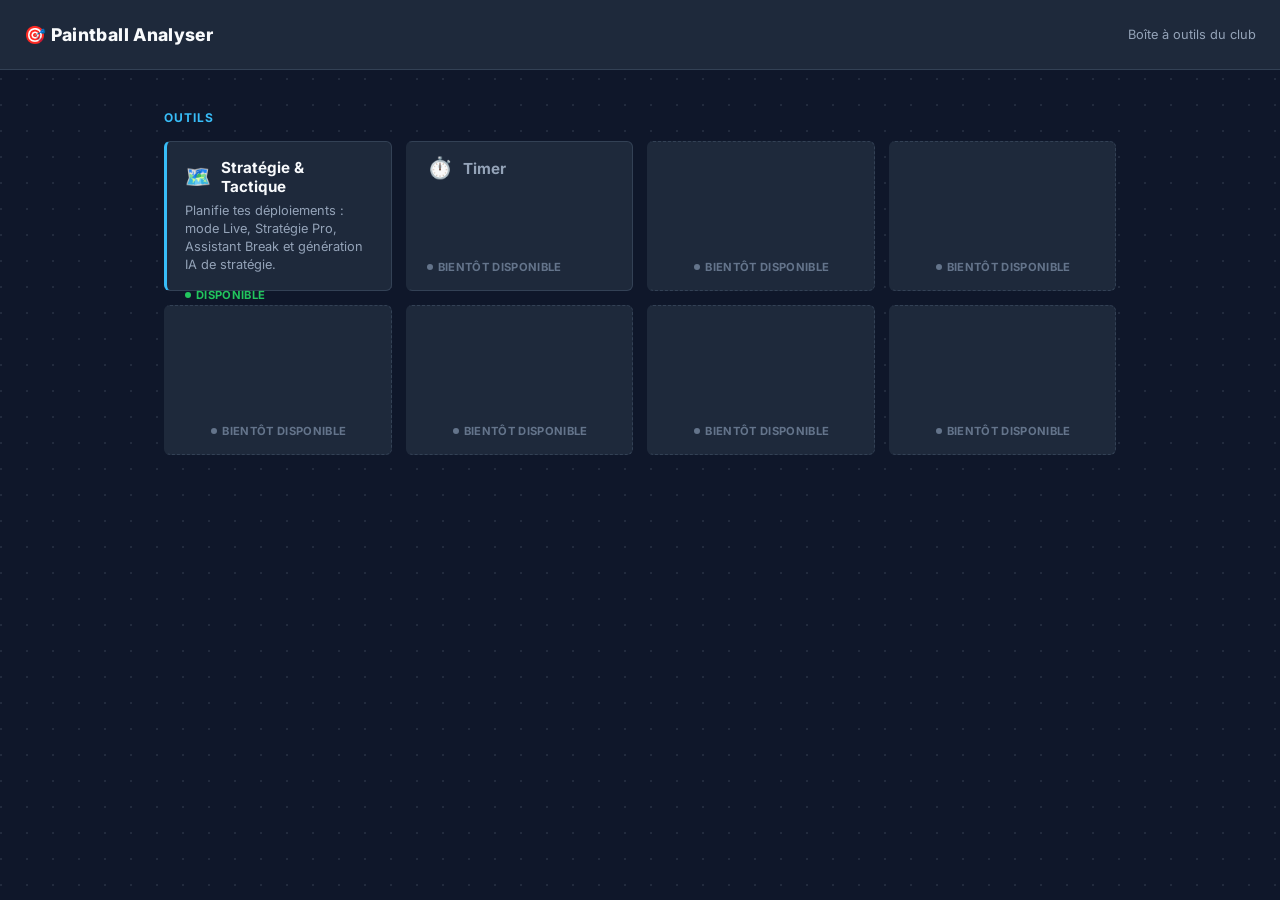
==== commit 7df632f8: "Ajustement du style du hub" ====
--- a/index.html
+++ b/index.html
@@ -9,19 +9,15 @@
     <link href="https://fonts.googleapis.com/css2?family=Inter:wght@400;600;800&display=swap" rel="stylesheet">
 </head>
 <body>
-    <div class="hub">
-        <header class="hub-header">
-            <span class="badge">Paintball Analyser</span>
-            <h1>La boîte à outils de ton club</h1>
-            <p>Prépare tes stratégies dès aujourd'hui, et retrouve bientôt ici tous les outils pour gérer ton club de A à Z.</p>
-        </header>
+    <header class="hub-topbar">
+        <div class="brand">🎯 Paintball Analyser</div>
+        <div class="tagline">Boîte à outils du club</div>
+    </header>
 
-        <main class="tools-grid" id="toolsGrid"></main>
-
-        <footer class="hub-footer">
-            Paintball Analyser — v0.1
-        </footer>
-    </div>
+    <main class="hub-main">
+        <p class="section-label">Outils</p>
+        <div class="tools-grid" id="toolsGrid"></div>
+    </main>
 
     <script src="hub.js"></script>
 </body>
--- a/hub.css
+++ b/hub.css
@@ -7,146 +7,164 @@
 :root {
     --bg: #0f172a;
     --panel: #1e293b;
+    --panel-hover: #24344f;
     --border: #334155;
     --border-light: #475569;
     --text: #f8fafc;
     --text-muted: #94a3b8;
     --text-dim: #64748b;
     --accent: #38bdf8;
-    --accent-soft: rgba(56, 189, 248, 0.12);
-    --danger: #ef4444;
     --success: #22c55e;
-    --purple: #a855f7;
 }
 
 * { box-sizing: border-box; margin: 0; padding: 0; }
 
 body {
     font-family: 'Inter', sans-serif;
-    background: var(--bg);
     color: var(--text);
     min-height: 100vh;
+    background:
+        radial-gradient(circle at 1px 1px, rgba(148, 163, 184, 0.14) 1px, transparent 0) 0 0 / 26px 26px,
+        var(--bg);
 }
 
-.hub {
-    max-width: 1100px;
-    margin: 0 auto;
-    padding: 60px 24px 80px;
+/* ========================================
+   TOPBAR — même gabarit que l'outil Stratégie
+   ======================================== */
+.hub-topbar {
+    background: var(--panel);
+    border-bottom: 1px solid var(--border);
+    height: 70px;
+    padding: 0 24px;
+    display: flex;
+    align-items: center;
+    justify-content: space-between;
 }
 
-.hub-header {
-    text-align: center;
-    margin-bottom: 48px;
+.hub-topbar .brand {
+    font-weight: 800;
+    font-size: 1.1rem;
+    letter-spacing: 0.02em;
+    display: flex;
+    align-items: center;
+    gap: 10px;
 }
 
-.hub-header .badge {
-    display: inline-block;
-    background: var(--accent-soft);
-    color: var(--accent);
-    border: 1px solid var(--accent);
+.hub-topbar .tagline {
+    font-size: 0.8rem;
+    color: var(--text-muted);
+}
+
+/* ========================================
+   CONTENU
+   ======================================== */
+.hub-main {
+    max-width: 1000px;
+    margin: 0 auto;
+    padding: 40px 24px 80px;
+}
+
+.section-label {
     font-size: 0.75rem;
     font-weight: 700;
-    letter-spacing: 0.05em;
+    letter-spacing: 0.08em;
     text-transform: uppercase;
-    padding: 4px 12px;
-    border-radius: 999px;
+    color: var(--accent);
     margin-bottom: 16px;
-}
-
-.hub-header h1 {
-    font-size: 2.2rem;
-    font-weight: 800;
-    color: var(--text);
-    margin-bottom: 10px;
-}
-
-.hub-header p {
-    color: var(--text-muted);
-    font-size: 1rem;
-    max-width: 560px;
-    margin: 0 auto;
-    line-height: 1.5;
 }
 
 .tools-grid {
     display: grid;
-    grid-template-columns: repeat(auto-fit, minmax(240px, 1fr));
-    gap: 20px;
+    grid-template-columns: repeat(auto-fill, minmax(220px, 1fr));
+    gap: 14px;
 }
 
 .tool-card {
-    position: relative;
     background: var(--panel);
     border: 1px solid var(--border);
-    border-radius: 12px;
-    padding: 24px;
+    border-left: 3px solid transparent;
+    border-radius: 6px;
+    padding: 16px 18px;
+    height: 150px;
     display: flex;
     flex-direction: column;
-    gap: 10px;
+    gap: 6px;
     text-decoration: none;
     color: inherit;
-    transition: 0.2s;
-    min-height: 180px;
+    transition: border-color 0.15s, background 0.15s;
 }
 
-.tool-card.active {
-    cursor: pointer;
-}
-
-.tool-card.active:hover {
-    border-color: var(--accent);
-    transform: translateY(-3px);
-    box-shadow: 0 10px 24px rgba(0, 0, 0, 0.35);
-}
-
-.tool-card.disabled {
-    opacity: 0.5;
-    cursor: not-allowed;
+.tool-card .row {
+    display: flex;
+    align-items: center;
+    gap: 10px;
 }
 
 .tool-card .icon {
-    font-size: 2rem;
+    font-size: 1.3rem;
     line-height: 1;
 }
 
 .tool-card h3 {
-    font-size: 1.05rem;
+    font-size: 0.95rem;
     font-weight: 700;
     color: var(--text);
 }
 
 .tool-card p {
-    font-size: 0.85rem;
+    font-size: 0.8rem;
     color: var(--text-muted);
-    line-height: 1.45;
-    flex: 1;
+    line-height: 1.4;
 }
 
 .tool-card .status {
-    align-self: flex-start;
+    margin-top: auto;
+    padding-top: 8px;
     font-size: 0.7rem;
     font-weight: 700;
     letter-spacing: 0.03em;
     text-transform: uppercase;
-    padding: 3px 10px;
-    border-radius: 999px;
+    display: flex;
+    align-items: center;
+    gap: 5px;
 }
 
-.tool-card.active .status {
-    background: rgba(34, 197, 94, 0.15);
-    color: var(--success);
-    border: 1px solid var(--success);
+.tool-card .status::before {
+    content: '';
+    width: 6px;
+    height: 6px;
+    border-radius: 50%;
+    background: currentColor;
 }
 
-.tool-card.disabled .status {
-    background: rgba(148, 163, 184, 0.1);
-    color: var(--text-dim);
-    border: 1px solid var(--border-light);
+.tool-card.active {
+    border-left-color: var(--accent);
+    cursor: pointer;
 }
 
-.hub-footer {
-    text-align: center;
-    margin-top: 60px;
+.tool-card.active .status { color: var(--success); }
+
+.tool-card.active:hover {
+    background: var(--panel-hover);
+    border-color: var(--accent);
+}
+
+.tool-card.disabled {
     color: var(--text-dim);
-    font-size: 0.8rem;
+    cursor: not-allowed;
 }
+
+.tool-card.disabled .status { color: var(--text-dim); }
+.tool-card.disabled h3 { color: var(--text-muted); }
+
+.tool-card.empty {
+    border-style: dashed;
+    border-left-style: dashed;
+    align-items: center;
+    justify-content: center;
+}
+
+.tool-card.empty .status {
+    padding-top: 0;
+    color: var(--text-dim);
+}
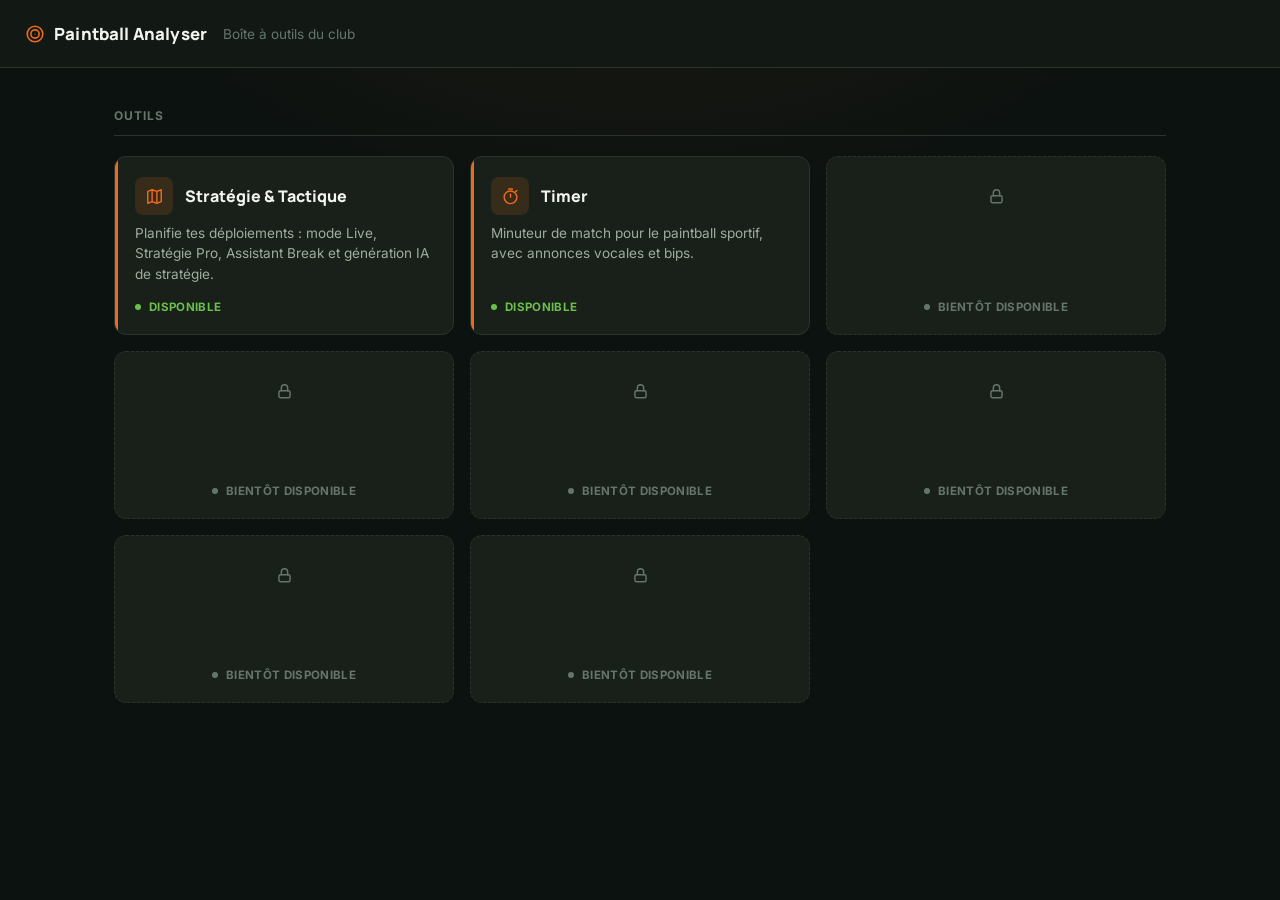
==== commit 513c32e8: "Ajustement du style" ====
--- a/index.html
+++ b/index.html
@@ -5,13 +5,25 @@
     <meta name="viewport" content="width=device-width, initial-scale=1.0">
     <title>Paintball Analyser — Boîte à outils</title>
     <link rel="icon" href="data:image/svg+xml,<svg xmlns=%22http://www.w3.org/2000/svg%22 viewBox=%220 0 100 100%22><text y=%22.9em%22 font-size=%2290%22>🎯</text></svg>">
+    <link rel="preconnect" href="https://fonts.googleapis.com">
+    <link rel="preconnect" href="https://fonts.gstatic.com" crossorigin>
+    <link href="https://fonts.googleapis.com/css2?family=Manrope:wght@700;800&family=Inter:wght@400;500;600;700&display=swap" rel="stylesheet">
+    <link rel="stylesheet" href="assets/css/core.css">
     <link rel="stylesheet" href="hub.css">
-    <link href="https://fonts.googleapis.com/css2?family=Inter:wght@400;600;800&display=swap" rel="stylesheet">
 </head>
-<body>
-    <header class="hub-topbar">
-        <div class="brand">🎯 Paintball Analyser</div>
-        <div class="tagline">Boîte à outils du club</div>
+<body class="app-bg">
+    <svg style="display:none">
+        <defs>
+            <symbol id="icon-target" viewBox="0 0 24 24"><circle cx="12" cy="12" r="8.5"/><circle cx="12" cy="12" r="4.5"/><circle cx="12" cy="12" r="0.6" fill="currentColor" stroke="none"/></symbol>
+            <symbol id="icon-map" viewBox="0 0 24 24"><path d="M9 3.5 3.5 5.5v15L9 18.5l6 2 5.5-2v-15l-5.5 2-6-2Z"/><path d="M9 3.5v15"/><path d="M15 5.5v15"/></symbol>
+            <symbol id="icon-timer" viewBox="0 0 24 24"><circle cx="12" cy="13" r="8"/><path d="M12 13V9"/><path d="M9.5 2.5h5"/><path d="M18.5 6 20 4.5"/></symbol>
+            <symbol id="icon-lock" viewBox="0 0 24 24"><rect x="5" y="11" width="14" height="9" rx="2"/><path d="M8 11V7.5a4 4 0 0 1 8 0V11"/></symbol>
+        </defs>
+    </svg>
+
+    <header class="topbar hub-topbar">
+        <div class="brand"><svg class="icon"><use href="#icon-target"/></svg> Paintball Analyser</div>
+        <span class="tagline">Boîte à outils du club</span>
     </header>
 
     <main class="hub-main">
--- a/assets/css/core.css
+++ b/assets/css/core.css
@@ -0,0 +1,227 @@
+/* ========================================================
+   PAINTBALL ANALYSER — DESIGN SYSTEM
+   Fichier partagé par le hub et tous les outils.
+   Ne pas dupliquer ces règles dans les style.css locaux :
+   surcharger ou étendre uniquement ce qui est spécifique
+   à une page.
+   ======================================================== */
+
+:root {
+    /* --- Couleurs de fond (thème "terrain de nuit") --- */
+    --bg: #0c1210;
+    --bg-raised: #121915;
+    --panel: #182019;
+    --panel-hover: #202a22;
+    --border: #2a342c;
+    --border-light: #3d4a3f;
+
+    /* --- Texte --- */
+    --text: #f2f5ef;
+    --text-muted: #9fac9c;
+    --text-dim: #66756c;
+
+    /* --- Accent (orange terrain / marqueur) --- */
+    --accent: #ec6a1e;
+    --accent-hover: #ff8a3d;
+    --accent-ink: #1d1006;
+    --accent-soft: rgba(236, 106, 30, 0.14);
+    --accent-soft-border: rgba(236, 106, 30, 0.4);
+
+    /* --- États sémantiques --- */
+    --success: #6bbf4a;
+    --success-soft: rgba(107, 191, 74, 0.14);
+    --danger: #e2534d;
+    --danger-soft: rgba(226, 83, 77, 0.14);
+
+    /* --- Typographie --- */
+    --font-display: 'Manrope', 'Segoe UI', system-ui, sans-serif;
+    --font-body: 'Inter', 'Segoe UI', system-ui, sans-serif;
+
+    /* --- Échelle d'espacement --- */
+    --space-1: 4px;
+    --space-2: 8px;
+    --space-3: 12px;
+    --space-4: 16px;
+    --space-5: 20px;
+    --space-6: 24px;
+    --space-8: 32px;
+    --space-10: 40px;
+    --space-12: 48px;
+
+    /* --- Rayons --- */
+    --radius-sm: 8px;
+    --radius-md: 12px;
+    --radius-lg: 18px;
+    --radius-full: 999px;
+
+    /* --- Élévation --- */
+    --shadow-sm: 0 1px 2px rgba(0, 0, 0, 0.4);
+    --shadow-md: 0 6px 16px rgba(0, 0, 0, 0.35);
+    --shadow-lg: 0 16px 40px rgba(0, 0, 0, 0.45);
+
+    color-scheme: dark;
+}
+
+/* ========================================================
+   RESET
+   ======================================================== */
+* { box-sizing: border-box; }
+html, body { margin: 0; padding: 0; }
+body {
+    font-family: var(--font-body);
+    background: var(--bg);
+    color: var(--text);
+    -webkit-font-smoothing: antialiased;
+}
+
+h1, h2, h3 {
+    font-family: var(--font-display);
+    color: var(--text);
+    margin: 0;
+}
+
+p { margin: 0; }
+
+a { color: inherit; }
+
+button {
+    font-family: inherit;
+    color: inherit;
+}
+
+/* Fond de page commun : aplat sombre + vignette discrète, sans motif générique */
+.app-bg {
+    min-height: 100vh;
+    background:
+        radial-gradient(ellipse 900px 500px at 50% -10%, rgba(236, 106, 30, 0.08), transparent 60%),
+        var(--bg);
+}
+
+:focus-visible {
+    outline: 2px solid var(--accent);
+    outline-offset: 2px;
+}
+
+::selection {
+    background: var(--accent-soft-border);
+    color: var(--text);
+}
+
+/* ========================================================
+   ICÔNES
+   ======================================================== */
+.icon {
+    width: 1em;
+    height: 1em;
+    stroke: currentColor;
+    fill: none;
+    stroke-width: 1.8;
+    stroke-linecap: round;
+    stroke-linejoin: round;
+    flex-shrink: 0;
+}
+
+/* ========================================================
+   TOPBAR — partagée par le hub et les outils
+   ======================================================== */
+.topbar {
+    background: var(--bg-raised);
+    border-bottom: 1px solid var(--border);
+    height: 68px;
+    padding: 0 var(--space-6);
+    display: flex;
+    align-items: center;
+    gap: var(--space-4);
+    position: relative;
+}
+
+.topbar .brand {
+    font-family: var(--font-display);
+    font-weight: 800;
+    font-size: 1.05rem;
+    letter-spacing: 0.01em;
+    display: flex;
+    align-items: center;
+    gap: var(--space-2);
+    color: var(--text);
+}
+
+.topbar .brand .icon {
+    width: 22px;
+    height: 22px;
+    color: var(--accent);
+}
+
+.back-link {
+    display: inline-flex;
+    align-items: center;
+    gap: var(--space-2);
+    padding: var(--space-2) var(--space-4);
+    border-radius: var(--radius-sm);
+    font-weight: 600;
+    font-size: 0.85rem;
+    text-decoration: none;
+    color: var(--text-muted);
+    border: 1px solid var(--border-light);
+    transition: border-color 0.15s, color 0.15s, background 0.15s;
+}
+
+.back-link:hover {
+    background: var(--panel-hover);
+    border-color: var(--border-light);
+    color: var(--text);
+}
+
+/* Sur mobile, le libellé disparaît : il ne reste que la flèche,
+   pour ne jamais entrer en collision avec le titre de la page. */
+@media (max-width: 479px) {
+    .back-link .label { display: none; }
+    .back-link { padding: var(--space-2); }
+}
+
+/* ========================================================
+   BOUTONS
+   ======================================================== */
+.btn {
+    display: inline-flex;
+    align-items: center;
+    justify-content: center;
+    gap: var(--space-2);
+    border: none;
+    border-radius: var(--radius-sm);
+    padding: var(--space-3) var(--space-5);
+    font-weight: 700;
+    font-size: 0.9rem;
+    cursor: pointer;
+    transition: background 0.15s, border-color 0.15s, color 0.15s, transform 0.1s;
+}
+
+.btn:active { transform: translateY(1px); }
+
+.btn-primary {
+    background: var(--accent);
+    color: var(--accent-ink);
+}
+.btn-primary:hover { background: var(--accent-hover); }
+
+.btn-outline {
+    background: transparent;
+    color: var(--text-muted);
+    border: 1px solid var(--border-light);
+}
+.btn-outline:hover { background: var(--panel-hover); color: var(--text); }
+
+.btn-danger {
+    background: transparent;
+    border: 2px solid var(--danger);
+    color: var(--danger);
+}
+.btn-danger:hover { background: var(--danger); color: var(--text); }
+
+/* ========================================================
+   BREAKPOINTS DE RÉFÉRENCE (mobile-first)
+   --bp-sm : 480px  (grand téléphone)
+   --bp-md : 768px  (tablette)
+   --bp-lg : 1024px (petit écran / tablette paysage)
+   --bp-xl : 1280px (bureau)
+   ======================================================== */
--- a/hub.css
+++ b/hub.css
@@ -1,67 +1,31 @@
-/* ========================================
-   DESIGN TOKENS
-   Reprend la palette sombre de l'outil Stratégie
-   pour une identité visuelle cohérente dans toute
-   la boîte à outils.
-   ======================================== */
-:root {
-    --bg: #0f172a;
-    --panel: #1e293b;
-    --panel-hover: #24344f;
-    --border: #334155;
-    --border-light: #475569;
-    --text: #f8fafc;
-    --text-muted: #94a3b8;
-    --text-dim: #64748b;
-    --accent: #38bdf8;
-    --success: #22c55e;
+/* ========================================================
+   HUB — page d'accueil
+   Les tokens et composants partagés (topbar, boutons, icônes)
+   viennent de assets/css/core.css. Ce fichier ne contient que
+   ce qui est spécifique au hub.
+   ======================================================== */
+
+.hub-topbar .tagline {
+    font-size: 0.85rem;
+    color: var(--text-dim);
+    display: none;
 }
 
-* { box-sizing: border-box; margin: 0; padding: 0; }
-
-body {
-    font-family: 'Inter', sans-serif;
-    color: var(--text);
-    min-height: 100vh;
-    background:
-        radial-gradient(circle at 1px 1px, rgba(148, 163, 184, 0.14) 1px, transparent 0) 0 0 / 26px 26px,
-        var(--bg);
+@media (min-width: 560px) {
+    .hub-topbar .tagline { display: block; }
 }
 
-/* ========================================
-   TOPBAR — même gabarit que l'outil Stratégie
-   ======================================== */
-.hub-topbar {
-    background: var(--panel);
-    border-bottom: 1px solid var(--border);
-    height: 70px;
-    padding: 0 24px;
-    display: flex;
-    align-items: center;
-    justify-content: space-between;
+/* ========================================================
+   CONTENU
+   ======================================================== */
+.hub-main {
+    max-width: 1100px;
+    margin: 0 auto;
+    padding: var(--space-8) var(--space-5) var(--space-12);
 }
 
-.hub-topbar .brand {
-    font-weight: 800;
-    font-size: 1.1rem;
-    letter-spacing: 0.02em;
-    display: flex;
-    align-items: center;
-    gap: 10px;
-}
-
-.hub-topbar .tagline {
-    font-size: 0.8rem;
-    color: var(--text-muted);
-}
-
-/* ========================================
-   CONTENU
-   ======================================== */
-.hub-main {
-    max-width: 1000px;
-    margin: 0 auto;
-    padding: 40px 24px 80px;
+@media (min-width: 768px) {
+    .hub-main { padding: var(--space-10) var(--space-6) var(--space-12); }
 }
 
 .section-label {
@@ -69,64 +33,94 @@
     font-weight: 700;
     letter-spacing: 0.08em;
     text-transform: uppercase;
-    color: var(--accent);
-    margin-bottom: 16px;
+    color: var(--text-dim);
+    margin-bottom: var(--space-5);
+    padding-bottom: var(--space-3);
+    border-bottom: 1px solid var(--border);
 }
 
 .tools-grid {
     display: grid;
-    grid-template-columns: repeat(auto-fill, minmax(220px, 1fr));
-    gap: 14px;
+    grid-template-columns: 1fr;
+    gap: var(--space-4);
+}
+
+@media (min-width: 560px) {
+    .tools-grid { grid-template-columns: repeat(2, 1fr); }
+}
+
+@media (min-width: 1024px) {
+    .tools-grid { grid-template-columns: repeat(3, 1fr); }
 }
 
 .tool-card {
     background: var(--panel);
     border: 1px solid var(--border);
-    border-left: 3px solid transparent;
-    border-radius: 6px;
-    padding: 16px 18px;
-    height: 150px;
+    border-radius: var(--radius-md);
+    padding: var(--space-5);
+    min-height: 168px;
     display: flex;
     flex-direction: column;
-    gap: 6px;
+    gap: var(--space-2);
     text-decoration: none;
     color: inherit;
-    transition: border-color 0.15s, background 0.15s;
+    position: relative;
+    overflow: hidden;
+    transition: border-color 0.15s, background 0.15s, transform 0.15s, box-shadow 0.15s;
+}
+
+.tool-card::before {
+    content: '';
+    position: absolute;
+    top: 0; left: 0; bottom: 0;
+    width: 3px;
+    background: transparent;
+    transition: background 0.15s;
 }
 
 .tool-card .row {
     display: flex;
     align-items: center;
-    gap: 10px;
+    gap: var(--space-3);
 }
 
-.tool-card .icon {
-    font-size: 1.3rem;
-    line-height: 1;
+.tool-card .icon-badge {
+    width: 38px;
+    height: 38px;
+    border-radius: var(--radius-sm);
+    display: flex;
+    align-items: center;
+    justify-content: center;
+    flex-shrink: 0;
+    background: var(--bg-raised);
+    color: var(--text-muted);
 }
 
+.tool-card .icon-badge .icon { width: 19px; height: 19px; }
+
 .tool-card h3 {
-    font-size: 0.95rem;
-    font-weight: 700;
+    font-family: var(--font-display);
+    font-size: 1rem;
+    font-weight: 800;
     color: var(--text);
 }
 
 .tool-card p {
-    font-size: 0.8rem;
+    font-size: 0.85rem;
     color: var(--text-muted);
-    line-height: 1.4;
+    line-height: 1.5;
 }
 
 .tool-card .status {
     margin-top: auto;
-    padding-top: 8px;
-    font-size: 0.7rem;
+    padding-top: var(--space-2);
+    font-size: 0.72rem;
     font-weight: 700;
     letter-spacing: 0.03em;
     text-transform: uppercase;
     display: flex;
     align-items: center;
-    gap: 5px;
+    gap: var(--space-2);
 }
 
 .tool-card .status::before {
@@ -137,34 +131,36 @@
     background: currentColor;
 }
 
-.tool-card.active {
-    border-left-color: var(--accent);
-    cursor: pointer;
-}
-
+.tool-card.active::before { background: var(--accent); }
+.tool-card.active .icon-badge { background: var(--accent-soft); color: var(--accent); }
 .tool-card.active .status { color: var(--success); }
+.tool-card.active { cursor: pointer; }
 
 .tool-card.active:hover {
     background: var(--panel-hover);
-    border-color: var(--accent);
+    border-color: var(--border-light);
+    transform: translateY(-2px);
+    box-shadow: var(--shadow-md);
 }
 
-.tool-card.disabled {
-    color: var(--text-dim);
-    cursor: not-allowed;
-}
-
+.tool-card.disabled { color: var(--text-dim); }
 .tool-card.disabled .status { color: var(--text-dim); }
 .tool-card.disabled h3 { color: var(--text-muted); }
 
 .tool-card.empty {
     border-style: dashed;
-    border-left-style: dashed;
     align-items: center;
     justify-content: center;
+    min-height: 120px;
 }
+
+.tool-card.empty .icon-badge { background: transparent; color: var(--text-dim); }
 
 .tool-card.empty .status {
     padding-top: 0;
     color: var(--text-dim);
 }
+
+@media (min-width: 1024px) {
+    .tool-card.empty { min-height: 168px; }
+}
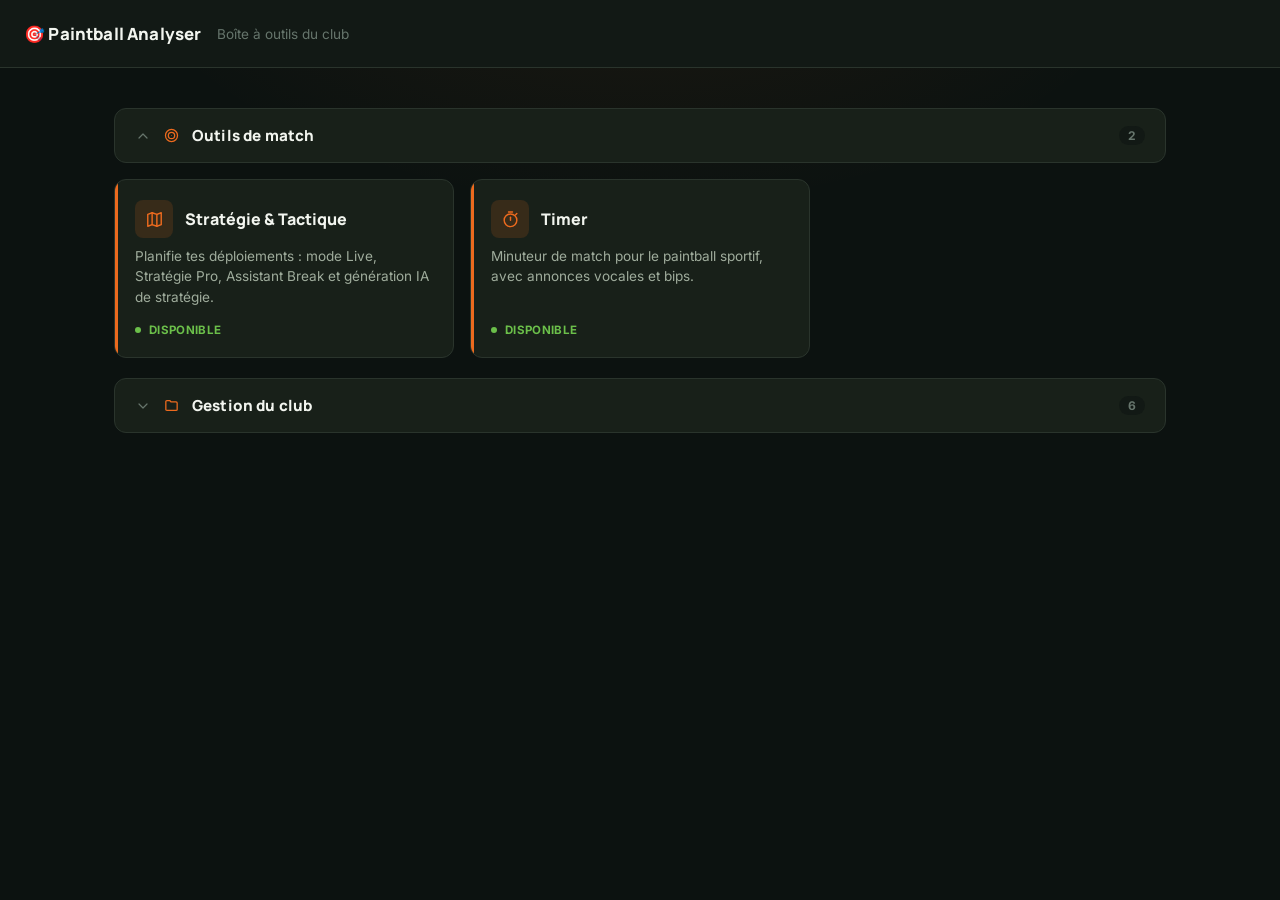
==== commit 24178875: "Mis à jour du style du hub" ====
--- a/index.html
+++ b/index.html
@@ -15,21 +15,20 @@
     <svg style="display:none">
         <defs>
             <symbol id="icon-target" viewBox="0 0 24 24"><circle cx="12" cy="12" r="8.5"/><circle cx="12" cy="12" r="4.5"/><circle cx="12" cy="12" r="0.6" fill="currentColor" stroke="none"/></symbol>
+            <symbol id="icon-folder" viewBox="0 0 24 24"><path d="M4 6.5A1.5 1.5 0 0 1 5.5 5h4l2 2h7A1.5 1.5 0 0 1 20 8.5v9A1.5 1.5 0 0 1 18.5 19h-13A1.5 1.5 0 0 1 4 17.5v-11Z"/></symbol>
             <symbol id="icon-map" viewBox="0 0 24 24"><path d="M9 3.5 3.5 5.5v15L9 18.5l6 2 5.5-2v-15l-5.5 2-6-2Z"/><path d="M9 3.5v15"/><path d="M15 5.5v15"/></symbol>
             <symbol id="icon-timer" viewBox="0 0 24 24"><circle cx="12" cy="13" r="8"/><path d="M12 13V9"/><path d="M9.5 2.5h5"/><path d="M18.5 6 20 4.5"/></symbol>
             <symbol id="icon-lock" viewBox="0 0 24 24"><rect x="5" y="11" width="14" height="9" rx="2"/><path d="M8 11V7.5a4 4 0 0 1 8 0V11"/></symbol>
+            <symbol id="icon-chevron-down" viewBox="0 0 24 24"><path d="m6 9 6 6 6-6"/></symbol>
         </defs>
     </svg>
 
     <header class="topbar hub-topbar">
-        <div class="brand"><svg class="icon"><use href="#icon-target"/></svg> Paintball Analyser</div>
+        <div class="brand">🎯 Paintball Analyser</div>
         <span class="tagline">Boîte à outils du club</span>
     </header>
 
-    <main class="hub-main">
-        <p class="section-label">Outils</p>
-        <div class="tools-grid" id="toolsGrid"></div>
-    </main>
+    <main class="hub-main" id="toolsGroups"></main>
 
     <script src="hub.js"></script>
 </body>
--- a/assets/css/core.css
+++ b/assets/css/core.css
@@ -152,6 +152,51 @@
     color: var(--accent);
 }
 
+/* Modificateur pour la topbar des pages OUTIL (pas le hub) :
+   répartit back-link / topbar-title / topbar-actions sur toute
+   la largeur. Voir CLAUDE.md "Gabarit de topbar". */
+.topbar--tool {
+    justify-content: space-between;
+    box-shadow: 0 4px 6px -1px rgba(0, 0, 0, 0.1);
+}
+
+/* Titre de l'outil dans la topbar d'une page outil (pas le hub) :
+   toujours centré entre le back-link et les topbar-actions, quel
+   que soit l'outil — voir CLAUDE.md "Gabarit de topbar". */
+.topbar-title {
+    display: flex;
+    align-items: center;
+    justify-content: center;
+    gap: var(--space-2);
+    font-family: var(--font-display);
+    font-weight: 800;
+    font-size: 1.05rem;
+    letter-spacing: 0.01em;
+    color: var(--text);
+    white-space: nowrap;
+    overflow: hidden;
+    text-overflow: ellipsis;
+    flex: 1;
+    min-width: 0;
+}
+
+.topbar-title .icon {
+    width: 20px;
+    height: 20px;
+    color: var(--accent);
+    flex-shrink: 0;
+}
+
+/* À activer par outil si le nom est long et risque de coller au
+   back-link ou aux actions sur mobile (voir .tool-title dans
+   tools/strategie/style.css pour un exemple d'activation). */
+.topbar-title.hide-label-on-mobile {
+    /* placeholder ciblé par la media query ci-dessous */
+}
+@media (max-width: 479px) {
+    .topbar-title.hide-label-on-mobile .label { display: none; }
+}
+
 .back-link {
     display: inline-flex;
     align-items: center;
@@ -164,6 +209,7 @@
     color: var(--text-muted);
     border: 1px solid var(--border-light);
     transition: border-color 0.15s, color 0.15s, background 0.15s;
+    flex-shrink: 0;
 }
 
 .back-link:hover {
@@ -177,6 +223,29 @@
 @media (max-width: 479px) {
     .back-link .label { display: none; }
     .back-link { padding: var(--space-2); }
+}
+
+/* Groupe d'actions à droite de la topbar (Tutoriel, Reset...) */
+.topbar-actions {
+    display: flex;
+    align-items: center;
+    gap: var(--space-2);
+    flex-shrink: 0;
+}
+
+.topbar-icon-btn {
+    padding: var(--space-2) var(--space-4);
+    border-radius: var(--radius-sm);
+    cursor: pointer;
+    font-weight: 600;
+    display: inline-flex;
+    align-items: center;
+    gap: var(--space-2);
+}
+
+@media (max-width: 479px) {
+    .topbar-icon-btn .label { display: none; }
+    .topbar-icon-btn { padding: var(--space-2); }
 }
 
 /* ========================================================
--- a/hub.css
+++ b/hub.css
@@ -28,15 +28,78 @@
     .hub-main { padding: var(--space-10) var(--space-6) var(--space-12); }
 }
 
-.section-label {
+/* ========================================================
+   BOÎTES DÉPLIANTES — regroupent les outils par type
+   (outils de match, gestion du club...)
+   ======================================================== */
+.tool-group {
+    margin-bottom: var(--space-5);
+}
+
+.tool-group summary {
+    list-style: none;
+    cursor: pointer;
+    display: flex;
+    align-items: center;
+    gap: var(--space-3);
+    padding: var(--space-4) var(--space-5);
+    background: var(--panel);
+    border: 1px solid var(--border);
+    border-radius: var(--radius-md);
+    transition: background 0.15s, border-color 0.15s;
+}
+
+.tool-group summary::-webkit-details-marker { display: none; }
+.tool-group summary::marker { content: ''; display: none; }
+
+.tool-group summary:hover {
+    background: var(--panel-hover);
+    border-color: var(--border-light);
+}
+
+.tool-group .chevron {
+    width: 16px;
+    height: 16px;
+    color: var(--text-dim);
+    transition: transform 0.2s;
+    flex-shrink: 0;
+}
+
+.tool-group[open] .chevron { transform: rotate(180deg); }
+
+.tool-group .group-icon {
+    width: 17px;
+    height: 17px;
+    color: var(--accent);
+    flex-shrink: 0;
+}
+
+.tool-group .group-title {
+    font-family: var(--font-display);
+    font-weight: 800;
+    font-size: 0.95rem;
+    letter-spacing: 0.01em;
+    color: var(--text);
+}
+
+.tool-group .group-count {
+    margin-left: auto;
+    background: var(--bg-raised);
+    color: var(--text-dim);
     font-size: 0.75rem;
     font-weight: 700;
-    letter-spacing: 0.08em;
-    text-transform: uppercase;
-    color: var(--text-dim);
-    margin-bottom: var(--space-5);
-    padding-bottom: var(--space-3);
-    border-bottom: 1px solid var(--border);
+    padding: 2px 9px;
+    border-radius: var(--radius-full);
+}
+
+.tool-group .tools-grid {
+    margin-top: var(--space-4);
+    animation: fadeIn 0.2s ease-in-out;
+}
+
+@keyframes fadeIn {
+    from { opacity: 0; transform: translateY(-4px); }
+    to { opacity: 1; transform: translateY(0); }
 }
 
 .tools-grid {
